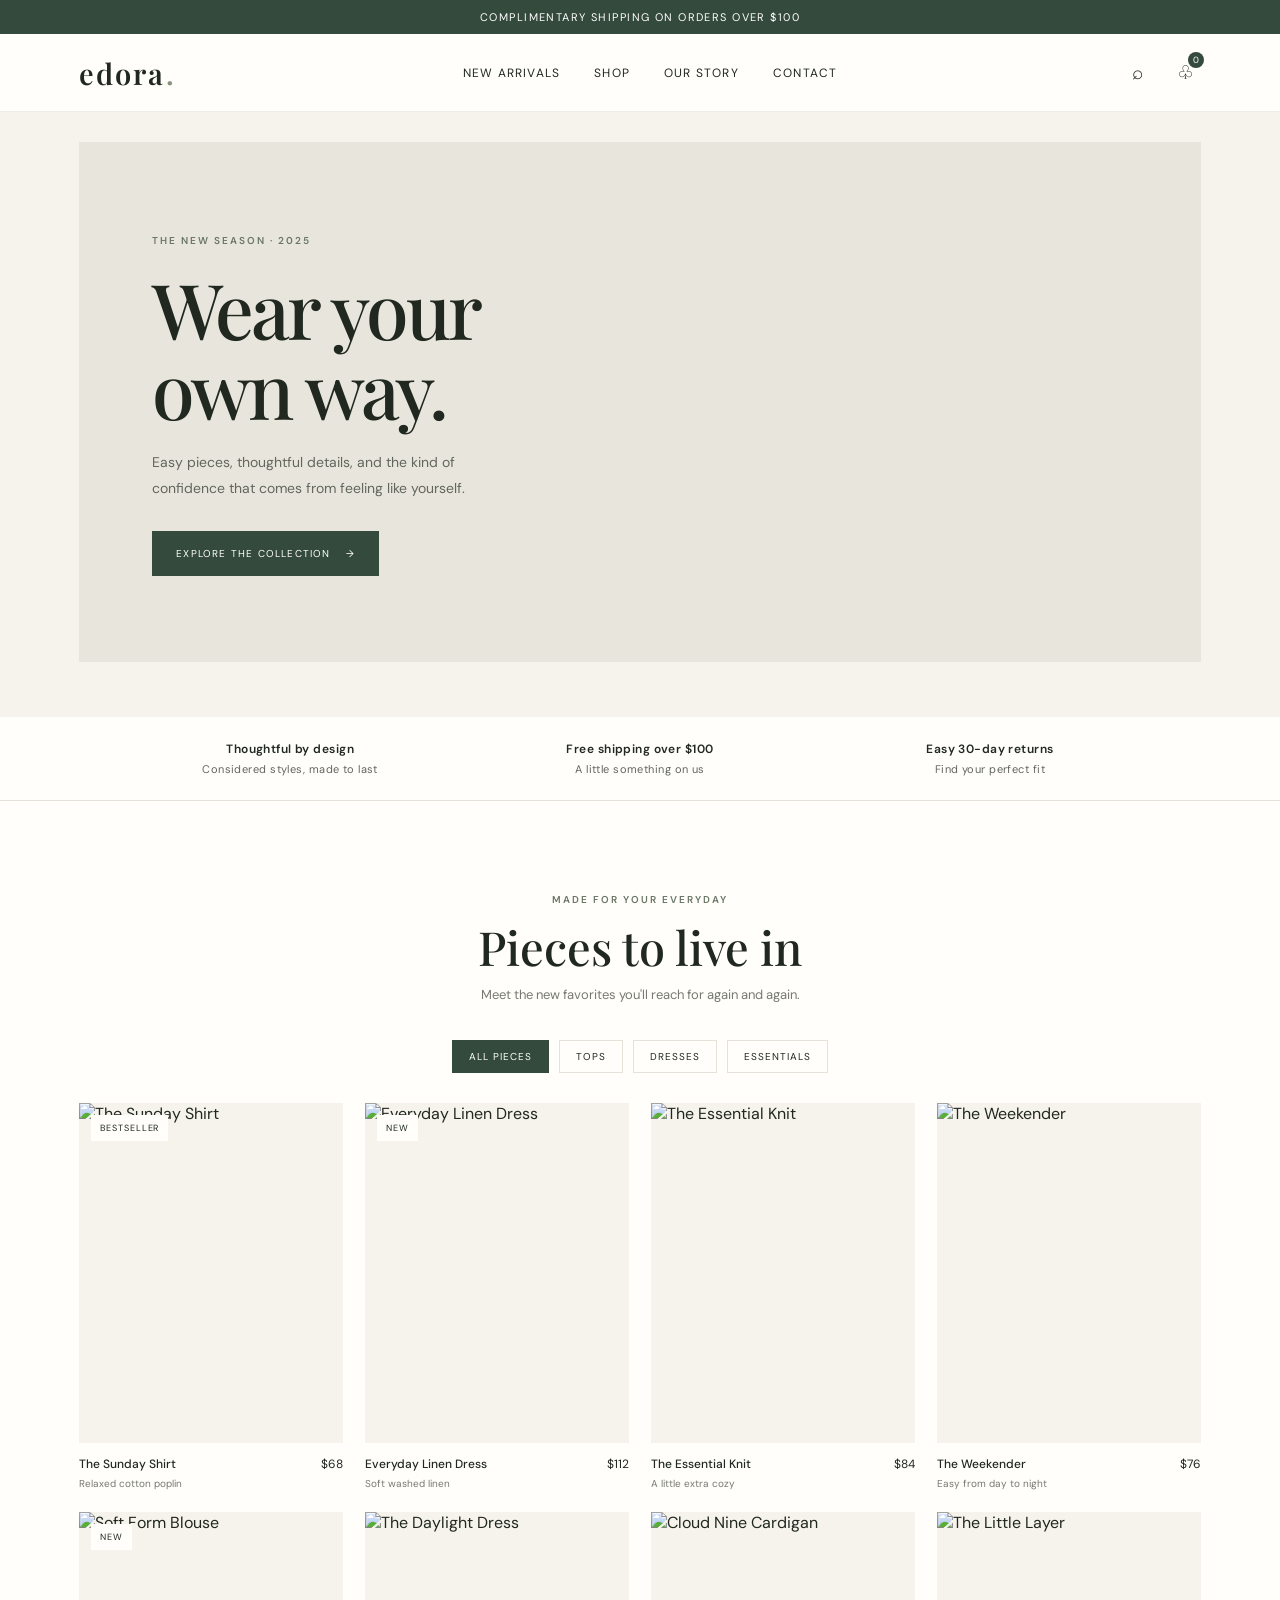
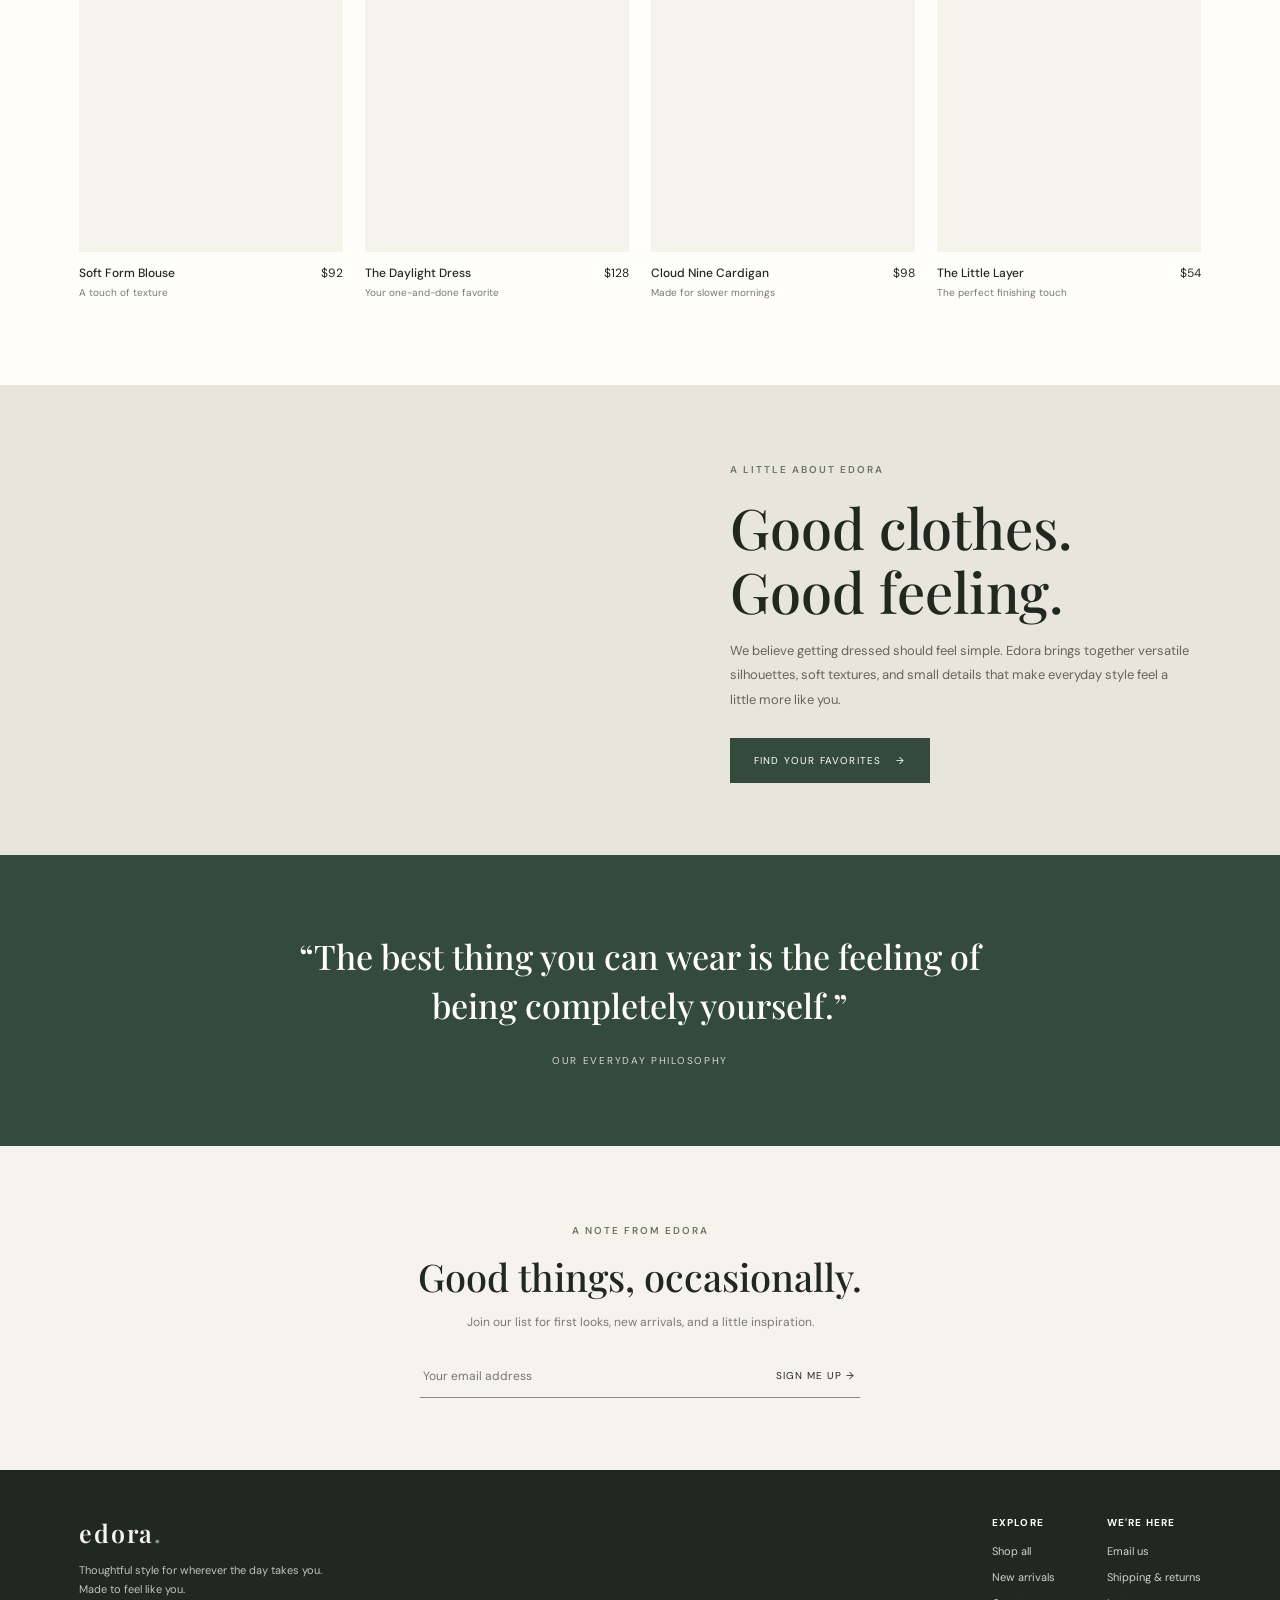
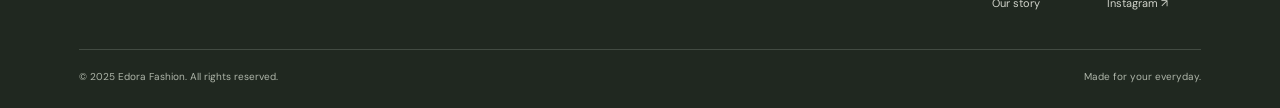
==== index.html @ 13584541 "Build Edora Fashion storefront website" ====
<!doctype html>
<html lang="en">
<head>
  <meta charset="utf-8">
  <meta name="viewport" content="width=device-width, initial-scale=1">
  <meta name="theme-color" content="#f6f3ed">
  <meta name="description" content="Discover considered essentials and modern classics at Edora Fashion. Thoughtful style, made for every day.">
  <title>Edora Fashion — Wear your way</title>
  <link rel="preconnect" href="https://fonts.googleapis.com">
  <link rel="preconnect" href="https://fonts.gstatic.com" crossorigin>
  <link href="https://fonts.googleapis.com/css2?family=DM+Sans:wght@400;500;600;700&family=Playfair+Display:wght@500;600;700&display=swap" rel="stylesheet">
  <style>
    :root{--ink:#202820;--muted:#777a70;--cream:#f6f3ed;--paper:#fffefa;--green:#344a3c;--sage:#dfe4d9;--line:#e6e2d9;--serif:'Playfair Display',Georgia,serif;--sans:'DM Sans',Arial,sans-serif}
    *{box-sizing:border-box}html{scroll-behavior:smooth}body{margin:0;background:var(--paper);color:var(--ink);font-family:var(--sans);-webkit-font-smoothing:antialiased}button,a{font:inherit}a{color:inherit;text-decoration:none}button{color:inherit}.announcement{background:var(--green);color:white;text-align:center;padding:10px 16px;font-size:11px;letter-spacing:.13em;text-transform:uppercase}.header{height:78px;padding:0 6.2%;display:flex;align-items:center;justify-content:space-between;background:var(--paper);position:sticky;top:0;z-index:10;border-bottom:1px solid rgba(32,40,32,.08)}.brand{font-family:var(--serif);font-size:29px;letter-spacing:.07em;font-weight:600}.brand span{color:#86927e}.nav{display:flex;gap:34px;font-size:12px;letter-spacing:.1em;text-transform:uppercase}.nav a{transition:color .2s}.nav a:hover{color:#8b967f}.header-actions{display:flex;align-items:center;gap:20px}.icon-btn{border:0;background:transparent;padding:7px;cursor:pointer;font-size:19px;position:relative}.cart-count{position:absolute;top:-1px;right:-3px;border-radius:50%;background:var(--green);color:#fff;font-size:9px;min-width:16px;height:16px;display:grid;place-items:center}.menu-btn{display:none}.hero{padding:30px 6.2% 55px;background:var(--cream)}.hero-panel{min-height:520px;display:grid;grid-template-columns:1fr 1fr;background:#e8e6dc;overflow:hidden}.hero-copy{align-self:center;padding:65px 12% 65px 13%}.eyebrow{font-size:10px;letter-spacing:.2em;text-transform:uppercase;color:#697665;font-weight:600}.hero h1{font-family:var(--serif);font-size:clamp(48px,6vw,78px);line-height:1.04;font-weight:500;letter-spacing:-.04em;margin:20px 0}.hero-copy p{font-size:14px;line-height:1.9;color:#62665d;max-width:350px;margin:0 0 29px}.button{display:inline-flex;align-items:center;justify-content:center;gap:15px;background:var(--green);color:white;padding:15px 23px;border:1px solid var(--green);text-transform:uppercase;letter-spacing:.12em;font-size:10px;cursor:pointer;transition:background .2s,color .2s}.button:hover{background:transparent;color:var(--green)}.hero-image{min-height:520px;background:url('https://images.unsplash.com/photo-1539109136881-3be0616acf4b?auto=format&fit=crop&w=1400&q=85') center 38%/cover}.benefits{display:grid;grid-template-columns:repeat(3,1fr);padding:24px 9%;background:#fffefa;border-bottom:1px solid var(--line);text-align:center}.benefit{font-size:11px;letter-spacing:.04em;color:#62665d}.benefit strong{display:block;color:var(--ink);font-weight:600;margin-bottom:5px;font-size:12px}.section{padding:86px 6.2%}.section-head{text-align:center;margin:0 auto 37px}.section-head h2{font:500 clamp(32px,4vw,47px)/1.15 var(--serif);margin:12px 0}.section-head p{font-size:13px;color:var(--muted);margin:0}.filters{display:flex;justify-content:center;gap:10px;margin-bottom:30px;flex-wrap:wrap}.filter{border:1px solid var(--line);background:transparent;padding:9px 16px;font-size:10px;text-transform:uppercase;letter-spacing:.1em;cursor:pointer}.filter.active,.filter:hover{background:var(--green);color:white;border-color:var(--green)}.products{display:grid;grid-template-columns:repeat(4,1fr);gap:22px}.product-card{min-width:0}.product-image{height:340px;position:relative;overflow:hidden;background:var(--cream)}.product-image img{width:100%;height:100%;object-fit:cover;transition:transform .5s}.product-card:hover img{transform:scale(1.04)}.tag{position:absolute;left:12px;top:12px;background:var(--paper);padding:7px 9px;font-size:9px;text-transform:uppercase;letter-spacing:.1em}.quick-add{position:absolute;left:12px;right:12px;bottom:12px;border:0;background:rgba(255,254,250,.95);padding:13px;text-transform:uppercase;letter-spacing:.1em;font-size:10px;cursor:pointer;opacity:0;transform:translateY(7px);transition:.2s}.product-card:hover .quick-add,.quick-add:focus{opacity:1;transform:translateY(0)}.product-info{display:flex;justify-content:space-between;gap:10px;padding-top:13px}.product-name{font-size:12px;font-weight:500}.product-type{font-size:10px;color:var(--muted);margin-top:5px}.price{font-size:12px;white-space:nowrap}.story{display:grid;grid-template-columns:1fr 1fr;min-height:470px;background:#e8e6dc}.story-image{background:url('https://images.unsplash.com/photo-1529139574466-a303027c1d8b?auto=format&fit=crop&w=1200&q=85') center 35%/cover}.story-copy{align-self:center;padding:65px 14%}.story-copy h2{font:500 clamp(36px,4.5vw,56px)/1.13 var(--serif);margin:17px 0}.story-copy p{font-size:13px;line-height:1.9;color:#62665d;margin-bottom:25px}.quote{padding:77px 20px;text-align:center;background:var(--green);color:#fff}.quote blockquote{font:500 clamp(23px,3vw,34px)/1.45 var(--serif);max-width:760px;margin:0 auto 17px}.quote small{font-size:10px;letter-spacing:.17em;text-transform:uppercase;color:#d4dacd}.newsletter{padding:72px 20px;text-align:center;background:var(--cream)}.newsletter h2{font:500 38px var(--serif);margin:12px 0}.newsletter p{font-size:12px;color:var(--muted);margin:0 0 25px}.signup{display:flex;max-width:440px;margin:auto;border-bottom:1px solid #878a80}.signup input{flex:1;min-width:0;border:0;background:transparent;padding:13px 3px;outline:none;font:12px var(--sans)}.signup button{border:0;background:transparent;text-transform:uppercase;letter-spacing:.1em;font-size:10px;cursor:pointer;padding:0 5px}.footer{background:#202820;color:#f6f3ed;padding:46px 6.2% 25px}.footer-top{display:flex;justify-content:space-between;gap:30px;align-items:flex-start;padding-bottom:38px}.footer .brand{font-size:25px}.footer-note{font-size:11px;color:#c0c5ba;line-height:1.8;max-width:280px;margin-top:12px}.footer-links{display:flex;gap:52px}.footer-links div{display:grid;gap:12px;font-size:11px;color:#d0d3ca}.footer-links strong{color:white;font-size:10px;text-transform:uppercase;letter-spacing:.12em;margin-bottom:3px}.copyright{border-top:1px solid #424b42;padding-top:20px;color:#aeb5a9;font-size:10px;display:flex;justify-content:space-between}.overlay{position:fixed;inset:0;background:rgba(18,24,19,.4);z-index:19;opacity:0;pointer-events:none;transition:.25s}.overlay.open{opacity:1;pointer-events:auto}.cart-drawer{position:fixed;right:0;top:0;bottom:0;width:min(410px,100%);background:var(--paper);z-index:20;padding:25px;transform:translateX(100%);transition:transform .3s;display:flex;flex-direction:column}.cart-drawer.open{transform:translateX(0)}.cart-head{display:flex;justify-content:space-between;align-items:center;border-bottom:1px solid var(--line);padding-bottom:18px}.cart-head h2{font:500 26px var(--serif);margin:0}.close-cart{border:0;background:transparent;font-size:24px;cursor:pointer}.cart-items{overflow:auto;flex:1}.empty-cart{color:var(--muted);font-size:13px;text-align:center;margin-top:60px}.cart-line{display:grid;grid-template-columns:70px 1fr auto;gap:13px;padding:16px 0;border-bottom:1px solid var(--line);font-size:12px}.cart-line img{width:70px;height:85px;object-fit:cover}.cart-line p{color:var(--muted);font-size:10px;margin:7px 0}.remove-item{border:0;background:none;color:var(--muted);font-size:10px;text-decoration:underline;padding:0;cursor:pointer}.cart-bottom{border-top:1px solid var(--line);padding-top:17px}.subtotal{display:flex;justify-content:space-between;font-size:13px;margin-bottom:15px}.cart-bottom .button{width:100%}.toast{position:fixed;bottom:24px;left:50%;transform:translate(-50%,20px);background:var(--green);color:#fff;padding:13px 20px;font-size:12px;z-index:30;opacity:0;transition:.25s;pointer-events:none}.toast.show{opacity:1;transform:translate(-50%,0)}
    @media(max-width:900px){.header{padding:0 4%}.nav{gap:17px;font-size:10px}.hero{padding:20px 4% 40px}.hero-panel,.hero-image{min-height:430px}.hero-copy{padding:45px 9%}.section{padding:70px 4%}.products{grid-template-columns:repeat(2,1fr);gap:25px 16px}.product-image{height:clamp(270px,48vw,420px)}.story-copy{padding:45px 9%}}
    @media(max-width:640px){.announcement{font-size:9px}.header{height:66px}.brand{font-size:25px}.menu-btn{display:inline-flex}.header-actions{gap:10px}.nav{display:none;position:absolute;left:0;right:0;top:66px;padding:20px 6%;background:var(--paper);border-bottom:1px solid var(--line);flex-direction:column;gap:19px}.nav.open{display:flex}.hero{padding:12px 12px 30px}.hero-panel{display:flex;flex-direction:column-reverse}.hero-image{min-height:330px}.hero-copy{padding:37px 9% 42px}.hero h1{font-size:53px;margin:14px 0}.hero-copy p{font-size:12px}.benefits{padding:19px 10px;gap:9px}.benefit{font-size:9px}.benefit strong{font-size:10px}.section{padding:58px 16px}.section-head{margin-bottom:26px}.section-head h2{font-size:35px}.products{gap:24px 11px}.product-image{height:clamp(210px,67vw,340px)}.quick-add{opacity:1;transform:none;left:7px;right:7px;bottom:7px;padding:11px 5px;font-size:9px}.tag{top:8px;left:8px;font-size:8px}.product-name,.price{font-size:11px}.product-type{font-size:9px}.story{grid-template-columns:1fr}.story-image{min-height:340px}.story-copy{padding:42px 9%}.quote{padding:58px 24px}.newsletter{padding:58px 20px}.footer-top{flex-direction:column}.footer-links{gap:38px}.copyright{gap:12px;flex-wrap:wrap}}
  </style>
</head>
<body>
  <div class="announcement">Complimentary shipping on orders over $100</div>
  <header class="header">
    <button class="icon-btn menu-btn" id="menuToggle" aria-label="Open menu">☰</button>
    <a class="brand" href="#home" aria-label="Edora Fashion home">edora<span>.</span></a>
    <nav class="nav" id="mainNav" aria-label="Main navigation"><a href="#new">New arrivals</a><a href="#shop">Shop</a><a href="#story">Our story</a><a href="#footer">Contact</a></nav>
    <div class="header-actions"><a class="icon-btn" href="#shop" aria-label="Search products">⌕</a><button class="icon-btn" id="cartOpen" aria-label="Open shopping bag">♧<span class="cart-count" id="cartCount">0</span></button></div>
  </header>
  <main id="home">
    <section class="hero" id="new"><div class="hero-panel"><div class="hero-copy"><span class="eyebrow">The new season · 2025</span><h1>Wear your<br>own way.</h1><p>Easy pieces, thoughtful details, and the kind of confidence that comes from feeling like yourself.</p><a class="button" href="#shop">Explore the collection <span>→</span></a></div><div class="hero-image" role="img" aria-label="Model wearing a refined neutral-toned outfit"></div></div></section>
    <section class="benefits" aria-label="Shopping benefits"><div class="benefit"><strong>Thoughtful by design</strong>Considered styles, made to last</div><div class="benefit"><strong>Free shipping over $100</strong>A little something on us</div><div class="benefit"><strong>Easy 30-day returns</strong>Find your perfect fit</div></section>
    <section class="section" id="shop"><div class="section-head"><span class="eyebrow">Made for your everyday</span><h2>Pieces to live in</h2><p>Meet the new favorites you'll reach for again and again.</p></div><div class="filters" role="group" aria-label="Filter products"><button class="filter active" data-filter="all">All pieces</button><button class="filter" data-filter="tops">Tops</button><button class="filter" data-filter="dresses">Dresses</button><button class="filter" data-filter="essentials">Essentials</button></div><div class="products" id="products"></div></section>
    <section class="story" id="story"><div class="story-image" role="img" aria-label="Edora's effortless approach to personal style"></div><div class="story-copy"><span class="eyebrow">A little about Edora</span><h2>Good clothes.<br>Good feeling.</h2><p>We believe getting dressed should feel simple. Edora brings together versatile silhouettes, soft textures, and small details that make everyday style feel a little more like you.</p><a class="button" href="#shop">Find your favorites <span>→</span></a></div></section>
    <section class="quote"><blockquote>“The best thing you can wear is the feeling of being completely yourself.”</blockquote><small>Our everyday philosophy</small></section>
    <section class="newsletter"><span class="eyebrow">A note from Edora</span><h2>Good things, occasionally.</h2><p>Join our list for first looks, new arrivals, and a little inspiration.</p><form class="signup" id="newsletterForm"><input type="email" placeholder="Your email address" aria-label="Your email address" required><button type="submit">Sign me up →</button></form></section>
  </main>
  <footer class="footer" id="footer"><div class="footer-top"><div><a class="brand" href="#home">edora<span>.</span></a><p class="footer-note">Thoughtful style for wherever the day takes you.<br>Made to feel like you.</p></div><div class="footer-links"><div><strong>Explore</strong><a href="#shop">Shop all</a><a href="#new">New arrivals</a><a href="#story">Our story</a></div><div><strong>We're here</strong><a href="mailto:hello@edorafashion.com">Email us</a><a href="#footer">Shipping & returns</a><a href="#footer">Instagram ↗</a></div></div></div><div class="copyright"><span>© 2025 Edora Fashion. All rights reserved.</span><span>Made for your everyday.</span></div></footer>
  <div class="overlay" id="overlay"></div><aside class="cart-drawer" id="cartDrawer" aria-label="Shopping bag"><div class="cart-head"><h2>Your bag <span id="bagTitleCount">(0)</span></h2><button class="close-cart" id="cartClose" aria-label="Close shopping bag">×</button></div><div class="cart-items" id="cartItems"><p class="empty-cart">Your bag is waiting for something lovely.</p></div><div class="cart-bottom"><div class="subtotal"><span>Subtotal</span><strong id="subtotal">$0.00</strong></div><button class="button" id="checkout">Continue to checkout <span>→</span></button></div></aside><div class="toast" id="toast" role="status"></div>
  <script>
    const products=[
      {id:1,name:'The Sunday Shirt',type:'tops',label:'Relaxed cotton poplin',price:68,image:'photo-1598554747436-c9293d6a588f',tag:'Bestseller'},
      {id:2,name:'Everyday Linen Dress',type:'dresses',label:'Soft washed linen',price:112,image:'photo-1595777457583-95e059d581b8',tag:'New'},
      {id:3,name:'The Essential Knit',type:'essentials',label:'A little extra cozy',price:84,image:'photo-1576566588028-4147f3842f27',tag:''},
      {id:4,name:'The Weekender',type:'tops',label:'Easy from day to night',price:76,image:'photo-1483985988355-763728e1935b',tag:''},
      {id:5,name:'Soft Form Blouse',type:'tops',label:'A touch of texture',price:92,image:'photo-1551163943-3f6a855d1153',tag:'New'},
      {id:6,name:'The Daylight Dress',type:'dresses',label:'Your one-and-done favorite',price:128,image:'photo-1515886657613-9f3515b0c78f',tag:''},
      {id:7,name:'Cloud Nine Cardigan',type:'essentials',label:'Made for slower mornings',price:98,image:'photo-1434389677669-e08b4cac3105',tag:''},
      {id:8,name:'The Little Layer',type:'essentials',label:'The perfect finishing touch',price:54,image:'photo-1521572163474-6864f9cf17ab',tag:''}
    ];
    let bag=[];const grid=document.getElementById('products');
    function renderProducts(filter='all'){grid.innerHTML=products.filter(p=>filter==='all'||p.type===filter).map(p=>`<article class="product-card"><div class="product-image"><img src="https://images.unsplash.com/${p.image}?auto=format&fit=crop&w=700&q=80" alt="${p.name}" loading="lazy">${p.tag?`<span class="tag">${p.tag}</span>`:''}<button class="quick-add" data-add="${p.id}">Add to bag — $${p.price}</button></div><div class="product-info"><div><div class="product-name">${p.name}</div><div class="product-type">${p.label}</div></div><div class="price">$${p.price}</div></div></article>`).join('')}
    renderProducts();document.querySelectorAll('.filter').forEach(button=>button.addEventListener('click',()=>{document.querySelector('.filter.active').classList.remove('active');button.classList.add('active');renderProducts(button.dataset.filter)}));
    const drawer=document.getElementById('cartDrawer'),overlay=document.getElementById('overlay');function setCartOpen(open){drawer.classList.toggle('open',open);overlay.classList.toggle('open',open)}document.getElementById('cartOpen').addEventListener('click',()=>setCartOpen(true));document.getElementById('cartClose').addEventListener('click',()=>setCartOpen(false));overlay.addEventListener('click',()=>setCartOpen(false));
    function updateBag(){document.getElementById('cartCount').textContent=bag.length;document.getElementById('bagTitleCount').textContent=`(${bag.length})`;document.getElementById('subtotal').textContent=`$${bag.reduce((sum,p)=>sum+p.price,0).toFixed(2)}`;document.getElementById('cartItems').innerHTML=bag.length?bag.map((p,i)=>`<div class="cart-line"><img src="https://images.unsplash.com/${p.image}?auto=format&fit=crop&w=180&q=75" alt=""><div><strong>${p.name}</strong><p>${p.label}</p><button class="remove-item" data-remove="${i}">Remove</button></div><span>$${p.price}</span></div>`).join(''):'<p class="empty-cart">Your bag is waiting for something lovely.</p>'}
    document.addEventListener('click',e=>{if(e.target.matches('[data-add]')){const p=products.find(item=>item.id===Number(e.target.dataset.add));bag.push(p);updateBag();showToast(`${p.name} added to your bag`)}if(e.target.matches('[data-remove]')){bag.splice(Number(e.target.dataset.remove),1);updateBag()}});
    let toastTimer;function showToast(message){const toast=document.getElementById('toast');toast.textContent=message;toast.classList.add('show');clearTimeout(toastTimer);toastTimer=setTimeout(()=>toast.classList.remove('show'),2300)}
    document.getElementById('checkout').addEventListener('click',()=>showToast(bag.length?'Checkout is coming soon — thanks for shopping Edora!':'Your bag is empty for now.'));
    document.getElementById('newsletterForm').addEventListener('submit',e=>{e.preventDefault();showToast('Thanks for joining the Edora list!');e.target.reset()});
    document.getElementById('menuToggle').addEventListener('click',()=>document.getElementById('mainNav').classList.toggle('open'));document.querySelectorAll('#mainNav a').forEach(a=>a.addEventListener('click',()=>document.getElementById('mainNav').classList.remove('open')));
  </script>
</body>
</html>
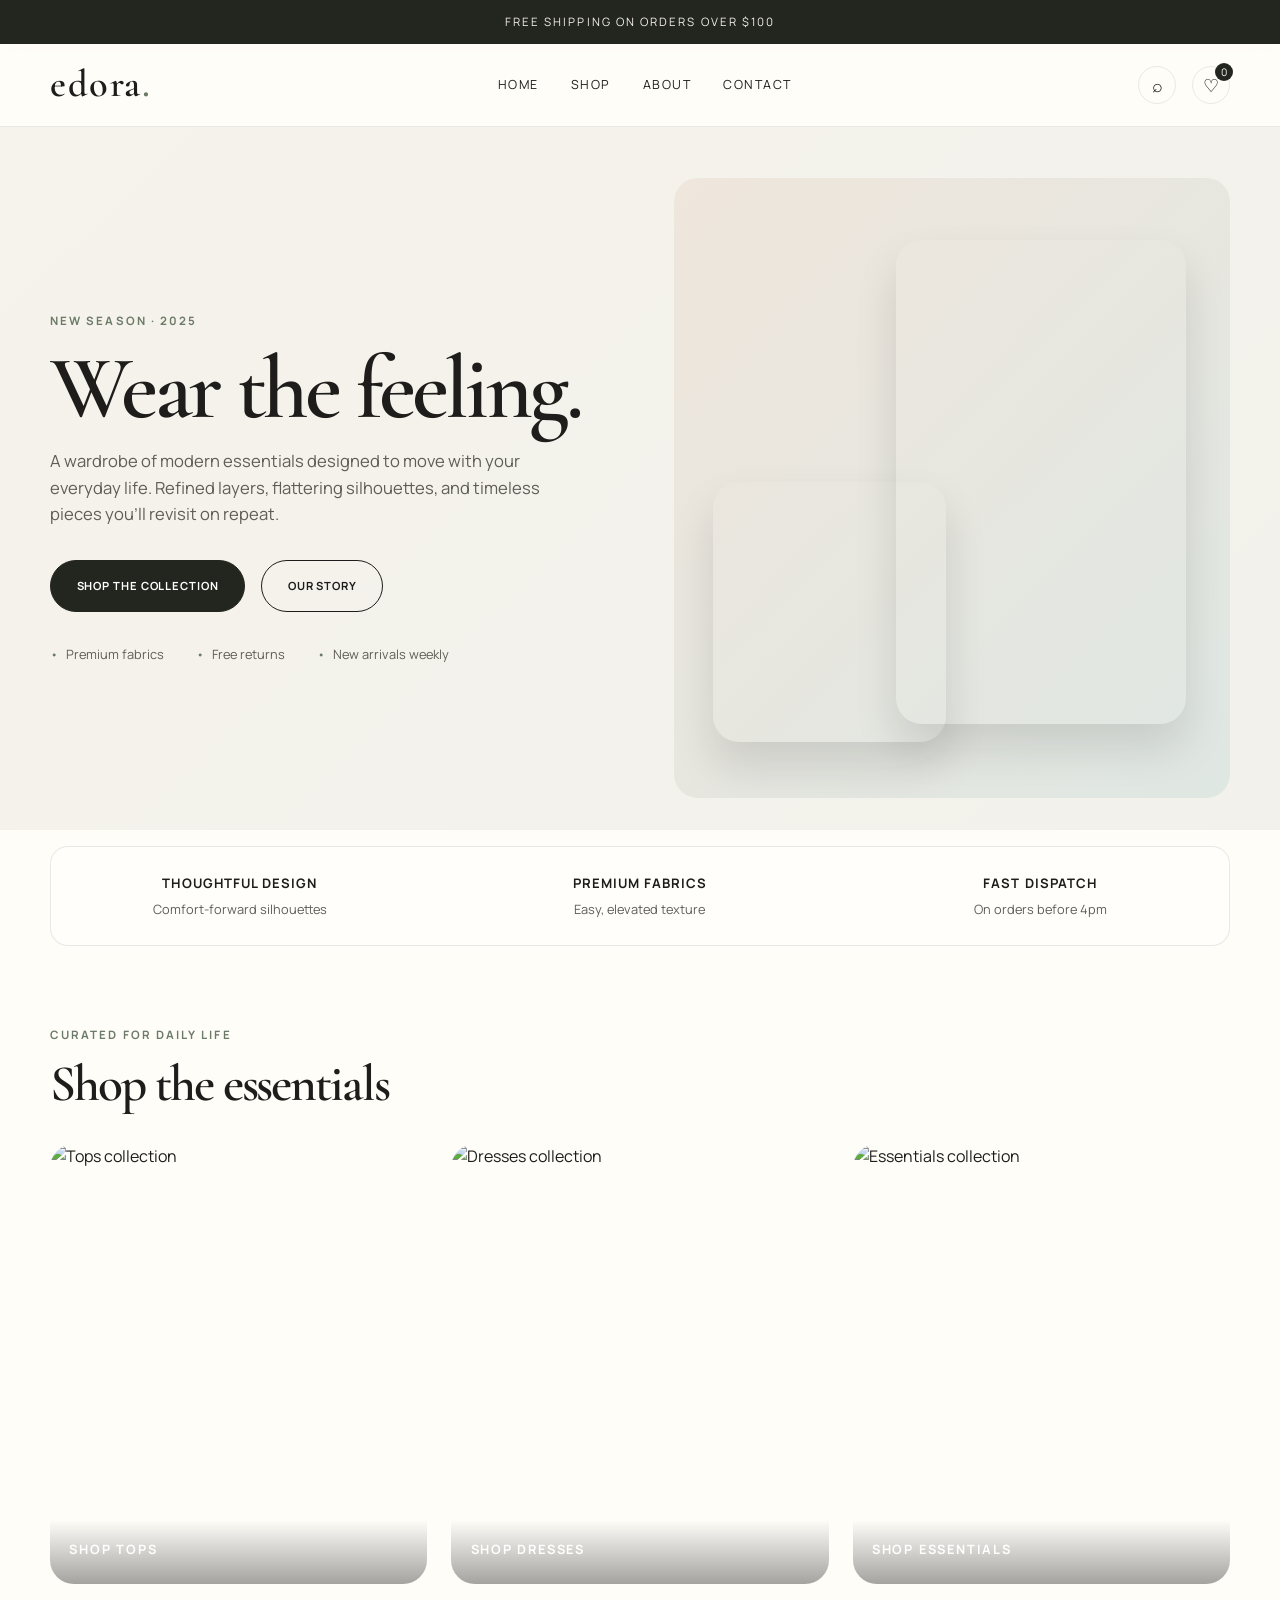
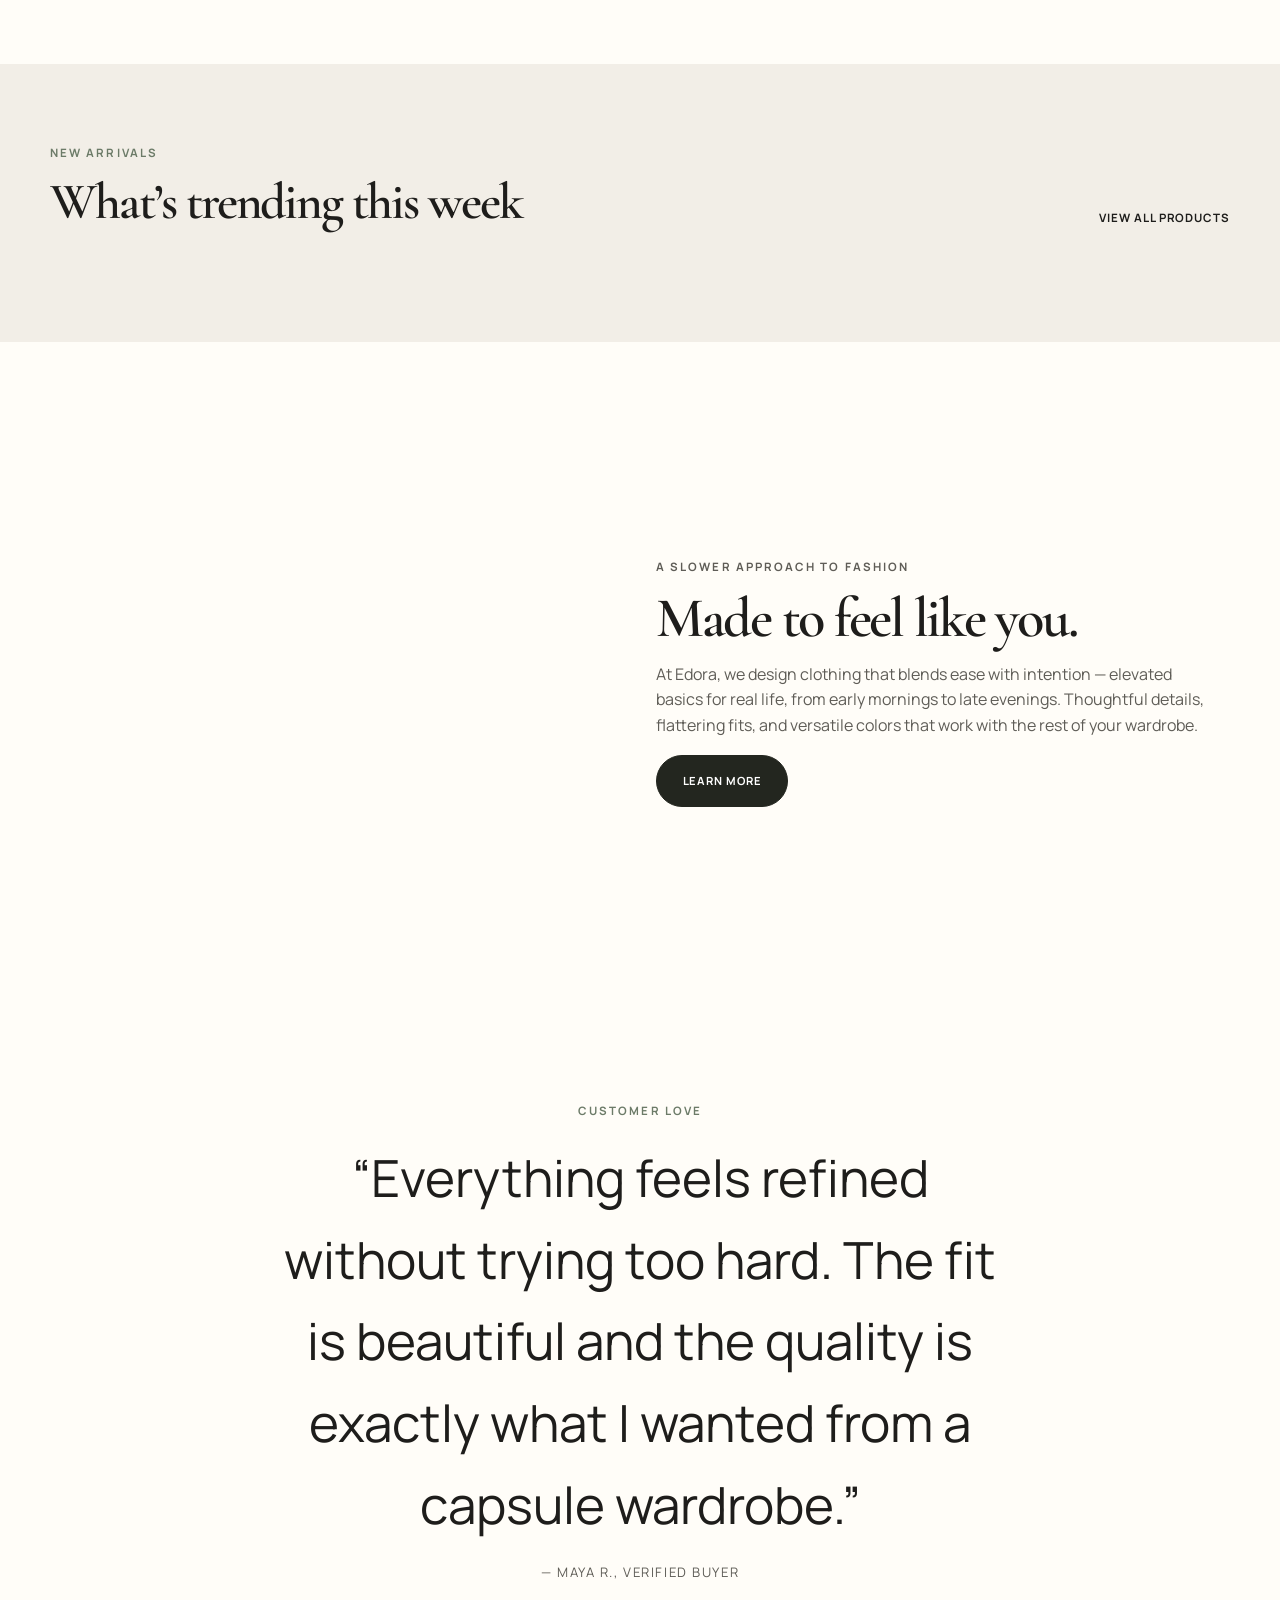
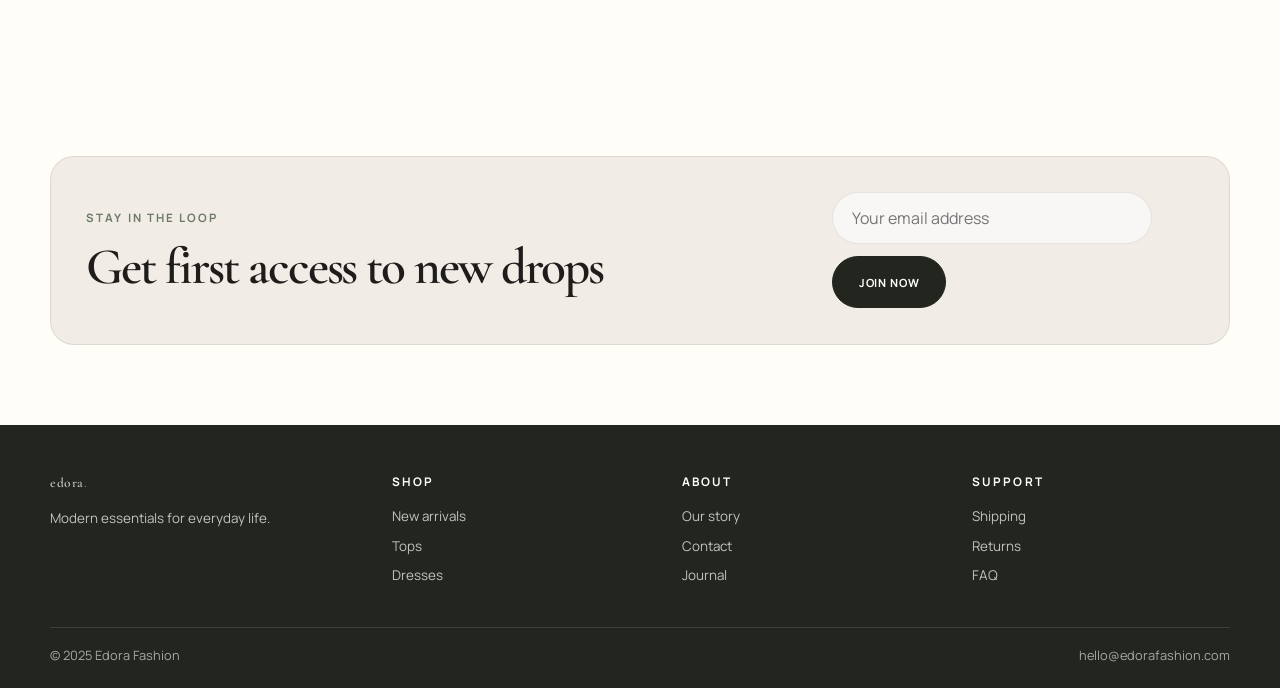
==== commit 4d8545af: "Expand Edora Fashion storefront into a full multi-page boutique website." ====
--- a/index.html
+++ b/index.html
@@ -1,60 +1,402 @@
-<!doctype html>
+<!DOCTYPE html>
 <html lang="en">
 <head>
-  <meta charset="utf-8">
-  <meta name="viewport" content="width=device-width, initial-scale=1">
-  <meta name="theme-color" content="#f6f3ed">
-  <meta name="description" content="Discover considered essentials and modern classics at Edora Fashion. Thoughtful style, made for every day.">
-  <title>Edora Fashion — Wear your way</title>
-  <link rel="preconnect" href="https://fonts.googleapis.com">
-  <link rel="preconnect" href="https://fonts.gstatic.com" crossorigin>
-  <link href="https://fonts.googleapis.com/css2?family=DM+Sans:wght@400;500;600;700&family=Playfair+Display:wght@500;600;700&display=swap" rel="stylesheet">
-  <style>
-    :root{--ink:#202820;--muted:#777a70;--cream:#f6f3ed;--paper:#fffefa;--green:#344a3c;--sage:#dfe4d9;--line:#e6e2d9;--serif:'Playfair Display',Georgia,serif;--sans:'DM Sans',Arial,sans-serif}
-    *{box-sizing:border-box}html{scroll-behavior:smooth}body{margin:0;background:var(--paper);color:var(--ink);font-family:var(--sans);-webkit-font-smoothing:antialiased}button,a{font:inherit}a{color:inherit;text-decoration:none}button{color:inherit}.announcement{background:var(--green);color:white;text-align:center;padding:10px 16px;font-size:11px;letter-spacing:.13em;text-transform:uppercase}.header{height:78px;padding:0 6.2%;display:flex;align-items:center;justify-content:space-between;background:var(--paper);position:sticky;top:0;z-index:10;border-bottom:1px solid rgba(32,40,32,.08)}.brand{font-family:var(--serif);font-size:29px;letter-spacing:.07em;font-weight:600}.brand span{color:#86927e}.nav{display:flex;gap:34px;font-size:12px;letter-spacing:.1em;text-transform:uppercase}.nav a{transition:color .2s}.nav a:hover{color:#8b967f}.header-actions{display:flex;align-items:center;gap:20px}.icon-btn{border:0;background:transparent;padding:7px;cursor:pointer;font-size:19px;position:relative}.cart-count{position:absolute;top:-1px;right:-3px;border-radius:50%;background:var(--green);color:#fff;font-size:9px;min-width:16px;height:16px;display:grid;place-items:center}.menu-btn{display:none}.hero{padding:30px 6.2% 55px;background:var(--cream)}.hero-panel{min-height:520px;display:grid;grid-template-columns:1fr 1fr;background:#e8e6dc;overflow:hidden}.hero-copy{align-self:center;padding:65px 12% 65px 13%}.eyebrow{font-size:10px;letter-spacing:.2em;text-transform:uppercase;color:#697665;font-weight:600}.hero h1{font-family:var(--serif);font-size:clamp(48px,6vw,78px);line-height:1.04;font-weight:500;letter-spacing:-.04em;margin:20px 0}.hero-copy p{font-size:14px;line-height:1.9;color:#62665d;max-width:350px;margin:0 0 29px}.button{display:inline-flex;align-items:center;justify-content:center;gap:15px;background:var(--green);color:white;padding:15px 23px;border:1px solid var(--green);text-transform:uppercase;letter-spacing:.12em;font-size:10px;cursor:pointer;transition:background .2s,color .2s}.button:hover{background:transparent;color:var(--green)}.hero-image{min-height:520px;background:url('https://images.unsplash.com/photo-1539109136881-3be0616acf4b?auto=format&fit=crop&w=1400&q=85') center 38%/cover}.benefits{display:grid;grid-template-columns:repeat(3,1fr);padding:24px 9%;background:#fffefa;border-bottom:1px solid var(--line);text-align:center}.benefit{font-size:11px;letter-spacing:.04em;color:#62665d}.benefit strong{display:block;color:var(--ink);font-weight:600;margin-bottom:5px;font-size:12px}.section{padding:86px 6.2%}.section-head{text-align:center;margin:0 auto 37px}.section-head h2{font:500 clamp(32px,4vw,47px)/1.15 var(--serif);margin:12px 0}.section-head p{font-size:13px;color:var(--muted);margin:0}.filters{display:flex;justify-content:center;gap:10px;margin-bottom:30px;flex-wrap:wrap}.filter{border:1px solid var(--line);background:transparent;padding:9px 16px;font-size:10px;text-transform:uppercase;letter-spacing:.1em;cursor:pointer}.filter.active,.filter:hover{background:var(--green);color:white;border-color:var(--green)}.products{display:grid;grid-template-columns:repeat(4,1fr);gap:22px}.product-card{min-width:0}.product-image{height:340px;position:relative;overflow:hidden;background:var(--cream)}.product-image img{width:100%;height:100%;object-fit:cover;transition:transform .5s}.product-card:hover img{transform:scale(1.04)}.tag{position:absolute;left:12px;top:12px;background:var(--paper);padding:7px 9px;font-size:9px;text-transform:uppercase;letter-spacing:.1em}.quick-add{position:absolute;left:12px;right:12px;bottom:12px;border:0;background:rgba(255,254,250,.95);padding:13px;text-transform:uppercase;letter-spacing:.1em;font-size:10px;cursor:pointer;opacity:0;transform:translateY(7px);transition:.2s}.product-card:hover .quick-add,.quick-add:focus{opacity:1;transform:translateY(0)}.product-info{display:flex;justify-content:space-between;gap:10px;padding-top:13px}.product-name{font-size:12px;font-weight:500}.product-type{font-size:10px;color:var(--muted);margin-top:5px}.price{font-size:12px;white-space:nowrap}.story{display:grid;grid-template-columns:1fr 1fr;min-height:470px;background:#e8e6dc}.story-image{background:url('https://images.unsplash.com/photo-1529139574466-a303027c1d8b?auto=format&fit=crop&w=1200&q=85') center 35%/cover}.story-copy{align-self:center;padding:65px 14%}.story-copy h2{font:500 clamp(36px,4.5vw,56px)/1.13 var(--serif);margin:17px 0}.story-copy p{font-size:13px;line-height:1.9;color:#62665d;margin-bottom:25px}.quote{padding:77px 20px;text-align:center;background:var(--green);color:#fff}.quote blockquote{font:500 clamp(23px,3vw,34px)/1.45 var(--serif);max-width:760px;margin:0 auto 17px}.quote small{font-size:10px;letter-spacing:.17em;text-transform:uppercase;color:#d4dacd}.newsletter{padding:72px 20px;text-align:center;background:var(--cream)}.newsletter h2{font:500 38px var(--serif);margin:12px 0}.newsletter p{font-size:12px;color:var(--muted);margin:0 0 25px}.signup{display:flex;max-width:440px;margin:auto;border-bottom:1px solid #878a80}.signup input{flex:1;min-width:0;border:0;background:transparent;padding:13px 3px;outline:none;font:12px var(--sans)}.signup button{border:0;background:transparent;text-transform:uppercase;letter-spacing:.1em;font-size:10px;cursor:pointer;padding:0 5px}.footer{background:#202820;color:#f6f3ed;padding:46px 6.2% 25px}.footer-top{display:flex;justify-content:space-between;gap:30px;align-items:flex-start;padding-bottom:38px}.footer .brand{font-size:25px}.footer-note{font-size:11px;color:#c0c5ba;line-height:1.8;max-width:280px;margin-top:12px}.footer-links{display:flex;gap:52px}.footer-links div{display:grid;gap:12px;font-size:11px;color:#d0d3ca}.footer-links strong{color:white;font-size:10px;text-transform:uppercase;letter-spacing:.12em;margin-bottom:3px}.copyright{border-top:1px solid #424b42;padding-top:20px;color:#aeb5a9;font-size:10px;display:flex;justify-content:space-between}.overlay{position:fixed;inset:0;background:rgba(18,24,19,.4);z-index:19;opacity:0;pointer-events:none;transition:.25s}.overlay.open{opacity:1;pointer-events:auto}.cart-drawer{position:fixed;right:0;top:0;bottom:0;width:min(410px,100%);background:var(--paper);z-index:20;padding:25px;transform:translateX(100%);transition:transform .3s;display:flex;flex-direction:column}.cart-drawer.open{transform:translateX(0)}.cart-head{display:flex;justify-content:space-between;align-items:center;border-bottom:1px solid var(--line);padding-bottom:18px}.cart-head h2{font:500 26px var(--serif);margin:0}.close-cart{border:0;background:transparent;font-size:24px;cursor:pointer}.cart-items{overflow:auto;flex:1}.empty-cart{color:var(--muted);font-size:13px;text-align:center;margin-top:60px}.cart-line{display:grid;grid-template-columns:70px 1fr auto;gap:13px;padding:16px 0;border-bottom:1px solid var(--line);font-size:12px}.cart-line img{width:70px;height:85px;object-fit:cover}.cart-line p{color:var(--muted);font-size:10px;margin:7px 0}.remove-item{border:0;background:none;color:var(--muted);font-size:10px;text-decoration:underline;padding:0;cursor:pointer}.cart-bottom{border-top:1px solid var(--line);padding-top:17px}.subtotal{display:flex;justify-content:space-between;font-size:13px;margin-bottom:15px}.cart-bottom .button{width:100%}.toast{position:fixed;bottom:24px;left:50%;transform:translate(-50%,20px);background:var(--green);color:#fff;padding:13px 20px;font-size:12px;z-index:30;opacity:0;transition:.25s;pointer-events:none}.toast.show{opacity:1;transform:translate(-50%,0)}
-    @media(max-width:900px){.header{padding:0 4%}.nav{gap:17px;font-size:10px}.hero{padding:20px 4% 40px}.hero-panel,.hero-image{min-height:430px}.hero-copy{padding:45px 9%}.section{padding:70px 4%}.products{grid-template-columns:repeat(2,1fr);gap:25px 16px}.product-image{height:clamp(270px,48vw,420px)}.story-copy{padding:45px 9%}}
-    @media(max-width:640px){.announcement{font-size:9px}.header{height:66px}.brand{font-size:25px}.menu-btn{display:inline-flex}.header-actions{gap:10px}.nav{display:none;position:absolute;left:0;right:0;top:66px;padding:20px 6%;background:var(--paper);border-bottom:1px solid var(--line);flex-direction:column;gap:19px}.nav.open{display:flex}.hero{padding:12px 12px 30px}.hero-panel{display:flex;flex-direction:column-reverse}.hero-image{min-height:330px}.hero-copy{padding:37px 9% 42px}.hero h1{font-size:53px;margin:14px 0}.hero-copy p{font-size:12px}.benefits{padding:19px 10px;gap:9px}.benefit{font-size:9px}.benefit strong{font-size:10px}.section{padding:58px 16px}.section-head{margin-bottom:26px}.section-head h2{font-size:35px}.products{gap:24px 11px}.product-image{height:clamp(210px,67vw,340px)}.quick-add{opacity:1;transform:none;left:7px;right:7px;bottom:7px;padding:11px 5px;font-size:9px}.tag{top:8px;left:8px;font-size:8px}.product-name,.price{font-size:11px}.product-type{font-size:9px}.story{grid-template-columns:1fr}.story-image{min-height:340px}.story-copy{padding:42px 9%}.quote{padding:58px 24px}.newsletter{padding:58px 20px}.footer-top{flex-direction:column}.footer-links{gap:38px}.copyright{gap:12px;flex-wrap:wrap}}
-  </style>
+  <meta charset="UTF-8" />
+  <meta name="viewport" content="width=device-width, initial-scale=1.0" />
+  <meta name="description" content="Edora Fashion — modern essentials, elevated silhouettes, and everyday confidence." />
+  <title>Edora Fashion | Modern Everyday Style</title>
+  <link rel="preconnect" href="https://fonts.googleapis.com" />
+  <link rel="preconnect" href="https://fonts.gstatic.com" crossorigin />
+  <link href="https://fonts.googleapis.com/css2?family=Cormorant+Garamond:wght@500;600;700&family=Manrope:wght@400;500;600;700;800&display=swap" rel="stylesheet" />
+  <link rel="stylesheet" href="styles.css" />
 </head>
 <body>
-  <div class="announcement">Complimentary shipping on orders over $100</div>
-  <header class="header">
-    <button class="icon-btn menu-btn" id="menuToggle" aria-label="Open menu">☰</button>
-    <a class="brand" href="#home" aria-label="Edora Fashion home">edora<span>.</span></a>
-    <nav class="nav" id="mainNav" aria-label="Main navigation"><a href="#new">New arrivals</a><a href="#shop">Shop</a><a href="#story">Our story</a><a href="#footer">Contact</a></nav>
-    <div class="header-actions"><a class="icon-btn" href="#shop" aria-label="Search products">⌕</a><button class="icon-btn" id="cartOpen" aria-label="Open shopping bag">♧<span class="cart-count" id="cartCount">0</span></button></div>
+  <div class="topbar">Free shipping on orders over $100</div>
+
+  <header class="site-header">
+    <div class="container header-wrap">
+      <button class="menu-toggle" aria-label="Open navigation">☰</button>
+      <a href="index.html" class="brand">edora<span>.</span></a>
+      <nav class="main-nav" aria-label="Main navigation">
+        <a href="index.html">Home</a>
+        <a href="shop.html">Shop</a>
+        <a href="about.html">About</a>
+        <a href="contact.html">Contact</a>
+      </nav>
+      <div class="header-actions">
+        <a href="shop.html" class="icon-link" aria-label="Search">⌕</a>
+        <button class="icon-link bag-button" aria-label="Shopping bag">
+          ♡
+          <span class="badge" id="cartCount">0</span>
+        </button>
+      </div>
+    </div>
   </header>
-  <main id="home">
-    <section class="hero" id="new"><div class="hero-panel"><div class="hero-copy"><span class="eyebrow">The new season · 2025</span><h1>Wear your<br>own way.</h1><p>Easy pieces, thoughtful details, and the kind of confidence that comes from feeling like yourself.</p><a class="button" href="#shop">Explore the collection <span>→</span></a></div><div class="hero-image" role="img" aria-label="Model wearing a refined neutral-toned outfit"></div></div></section>
-    <section class="benefits" aria-label="Shopping benefits"><div class="benefit"><strong>Thoughtful by design</strong>Considered styles, made to last</div><div class="benefit"><strong>Free shipping over $100</strong>A little something on us</div><div class="benefit"><strong>Easy 30-day returns</strong>Find your perfect fit</div></section>
-    <section class="section" id="shop"><div class="section-head"><span class="eyebrow">Made for your everyday</span><h2>Pieces to live in</h2><p>Meet the new favorites you'll reach for again and again.</p></div><div class="filters" role="group" aria-label="Filter products"><button class="filter active" data-filter="all">All pieces</button><button class="filter" data-filter="tops">Tops</button><button class="filter" data-filter="dresses">Dresses</button><button class="filter" data-filter="essentials">Essentials</button></div><div class="products" id="products"></div></section>
-    <section class="story" id="story"><div class="story-image" role="img" aria-label="Edora's effortless approach to personal style"></div><div class="story-copy"><span class="eyebrow">A little about Edora</span><h2>Good clothes.<br>Good feeling.</h2><p>We believe getting dressed should feel simple. Edora brings together versatile silhouettes, soft textures, and small details that make everyday style feel a little more like you.</p><a class="button" href="#shop">Find your favorites <span>→</span></a></div></section>
-    <section class="quote"><blockquote>“The best thing you can wear is the feeling of being completely yourself.”</blockquote><small>Our everyday philosophy</small></section>
-    <section class="newsletter"><span class="eyebrow">A note from Edora</span><h2>Good things, occasionally.</h2><p>Join our list for first looks, new arrivals, and a little inspiration.</p><form class="signup" id="newsletterForm"><input type="email" placeholder="Your email address" aria-label="Your email address" required><button type="submit">Sign me up →</button></form></section>
+
+  <main>
+    <section class="hero">
+      <div class="container hero-grid">
+        <div class="hero-copy">
+          <p class="eyebrow">New season · 2025</p>
+          <h1>Wear the feeling.</h1>
+          <p class="lead">A wardrobe of modern essentials designed to move with your everyday life. Refined layers, flattering silhouettes, and timeless pieces you'll revisit on repeat.</p>
+          <div class="hero-actions">
+            <a class="btn btn-primary" href="shop.html">Shop the collection</a>
+            <a class="btn btn-secondary" href="about.html">Our story</a>
+          </div>
+          <ul class="hero-meta">
+            <li>Premium fabrics</li>
+            <li>Free returns</li>
+            <li>New arrivals weekly</li>
+          </ul>
+        </div>
+        <div class="hero-visual">
+          <div class="hero-card card-one"></div>
+          <div class="hero-card card-two"></div>
+        </div>
+      </div>
+    </section>
+
+    <section class="feature-strip">
+      <div class="container feature-grid">
+        <div>
+          <strong>Thoughtful design</strong>
+          <span>Comfort-forward silhouettes</span>
+        </div>
+        <div>
+          <strong>Premium fabrics</strong>
+          <span>Easy, elevated texture</span>
+        </div>
+        <div>
+          <strong>Fast dispatch</strong>
+          <span>On orders before 4pm</span>
+        </div>
+      </div>
+    </section>
+
+    <section class="section">
+      <div class="container">
+        <div class="section-heading">
+          <p class="eyebrow">Curated for daily life</p>
+          <h2>Shop the essentials</h2>
+        </div>
+        <div class="category-grid">
+          <a class="category-card" href="shop.html?category=tops">
+            <img src="https://images.unsplash.com/photo-1529139574466-a303027c1d8b?auto=format&fit=crop&w=900&q=80" alt="Tops collection" />
+            <div>
+              <span>Shop tops</span>
+            </div>
+          </a>
+          <a class="category-card" href="shop.html?category=dresses">
+            <img src="https://images.unsplash.com/photo-1496747611176-843222e1e57c?auto=format&fit=crop&w=900&q=80" alt="Dresses collection" />
+            <div>
+              <span>Shop dresses</span>
+            </div>
+          </a>
+          <a class="category-card" href="shop.html?category=essentials">
+            <img src="https://images.unsplash.com/photo-1483985988355-763728e1935b?auto=format&fit=crop&w=900&q=80" alt="Essentials collection" />
+            <div>
+              <span>Shop essentials</span>
+            </div>
+          </a>
+        </div>
+      </div>
+    </section>
+
+    <section class="section alt-bg">
+      <div class="container">
+        <div class="section-heading split">
+          <div>
+            <p class="eyebrow">New arrivals</p>
+            <h2>What’s trending this week</h2>
+          </div>
+          <a href="shop.html" class="text-link">View all products</a>
+        </div>
+        <div class="product-grid" id="homeProducts"></div>
+      </div>
+    </section>
+
+    <section class="story-block section">
+      <div class="container story-grid">
+        <div class="story-image"></div>
+        <div class="story-copy">
+          <p class="eyebrow">A slower approach to fashion</p>
+          <h2>Made to feel like you.</h2>
+          <p>At Edora, we design clothing that blends ease with intention — elevated basics for real life, from early mornings to late evenings. Thoughtful details, flattering fits, and versatile colors that work with the rest of your wardrobe.</p>
+          <a class="btn btn-primary" href="about.html">Learn more</a>
+        </div>
+      </div>
+    </section>
+
+    <section class="section testimonial-section">
+      <div class="container testimonial-wrap">
+        <p class="eyebrow">Customer love</p>
+        <blockquote>“Everything feels refined without trying too hard. The fit is beautiful and the quality is exactly what I wanted from a capsule wardrobe.”</blockquote>
+        <p class="author">— Maya R., verified buyer</p>
+      </div>
+    </section>
+
+    <section class="newsletter section">
+      <div class="container newsletter-box">
+        <div>
+          <p class="eyebrow">Stay in the loop</p>
+          <h2>Get first access to new drops</h2>
+        </div>
+        <form id="newsletterForm" class="newsletter-form">
+          <input type="email" placeholder="Your email address" aria-label="Your email" required />
+          <button type="submit" class="btn btn-primary">Join now</button>
+        </form>
+      </div>
+    </section>
   </main>
-  <footer class="footer" id="footer"><div class="footer-top"><div><a class="brand" href="#home">edora<span>.</span></a><p class="footer-note">Thoughtful style for wherever the day takes you.<br>Made to feel like you.</p></div><div class="footer-links"><div><strong>Explore</strong><a href="#shop">Shop all</a><a href="#new">New arrivals</a><a href="#story">Our story</a></div><div><strong>We're here</strong><a href="mailto:hello@edorafashion.com">Email us</a><a href="#footer">Shipping & returns</a><a href="#footer">Instagram ↗</a></div></div></div><div class="copyright"><span>© 2025 Edora Fashion. All rights reserved.</span><span>Made for your everyday.</span></div></footer>
-  <div class="overlay" id="overlay"></div><aside class="cart-drawer" id="cartDrawer" aria-label="Shopping bag"><div class="cart-head"><h2>Your bag <span id="bagTitleCount">(0)</span></h2><button class="close-cart" id="cartClose" aria-label="Close shopping bag">×</button></div><div class="cart-items" id="cartItems"><p class="empty-cart">Your bag is waiting for something lovely.</p></div><div class="cart-bottom"><div class="subtotal"><span>Subtotal</span><strong id="subtotal">$0.00</strong></div><button class="button" id="checkout">Continue to checkout <span>→</span></button></div></aside><div class="toast" id="toast" role="status"></div>
-  <script>
-    const products=[
-      {id:1,name:'The Sunday Shirt',type:'tops',label:'Relaxed cotton poplin',price:68,image:'photo-1598554747436-c9293d6a588f',tag:'Bestseller'},
-      {id:2,name:'Everyday Linen Dress',type:'dresses',label:'Soft washed linen',price:112,image:'photo-1595777457583-95e059d581b8',tag:'New'},
-      {id:3,name:'The Essential Knit',type:'essentials',label:'A little extra cozy',price:84,image:'photo-1576566588028-4147f3842f27',tag:''},
-      {id:4,name:'The Weekender',type:'tops',label:'Easy from day to night',price:76,image:'photo-1483985988355-763728e1935b',tag:''},
-      {id:5,name:'Soft Form Blouse',type:'tops',label:'A touch of texture',price:92,image:'photo-1551163943-3f6a855d1153',tag:'New'},
-      {id:6,name:'The Daylight Dress',type:'dresses',label:'Your one-and-done favorite',price:128,image:'photo-1515886657613-9f3515b0c78f',tag:''},
-      {id:7,name:'Cloud Nine Cardigan',type:'essentials',label:'Made for slower mornings',price:98,image:'photo-1434389677669-e08b4cac3105',tag:''},
-      {id:8,name:'The Little Layer',type:'essentials',label:'The perfect finishing touch',price:54,image:'photo-1521572163474-6864f9cf17ab',tag:''}
-    ];
-    let bag=[];const grid=document.getElementById('products');
-    function renderProducts(filter='all'){grid.innerHTML=products.filter(p=>filter==='all'||p.type===filter).map(p=>`<article class="product-card"><div class="product-image"><img src="https://images.unsplash.com/${p.image}?auto=format&fit=crop&w=700&q=80" alt="${p.name}" loading="lazy">${p.tag?`<span class="tag">${p.tag}</span>`:''}<button class="quick-add" data-add="${p.id}">Add to bag — $${p.price}</button></div><div class="product-info"><div><div class="product-name">${p.name}</div><div class="product-type">${p.label}</div></div><div class="price">$${p.price}</div></div></article>`).join('')}
-    renderProducts();document.querySelectorAll('.filter').forEach(button=>button.addEventListener('click',()=>{document.querySelector('.filter.active').classList.remove('active');button.classList.add('active');renderProducts(button.dataset.filter)}));
-    const drawer=document.getElementById('cartDrawer'),overlay=document.getElementById('overlay');function setCartOpen(open){drawer.classList.toggle('open',open);overlay.classList.toggle('open',open)}document.getElementById('cartOpen').addEventListener('click',()=>setCartOpen(true));document.getElementById('cartClose').addEventListener('click',()=>setCartOpen(false));overlay.addEventListener('click',()=>setCartOpen(false));
-    function updateBag(){document.getElementById('cartCount').textContent=bag.length;document.getElementById('bagTitleCount').textContent=`(${bag.length})`;document.getElementById('subtotal').textContent=`$${bag.reduce((sum,p)=>sum+p.price,0).toFixed(2)}`;document.getElementById('cartItems').innerHTML=bag.length?bag.map((p,i)=>`<div class="cart-line"><img src="https://images.unsplash.com/${p.image}?auto=format&fit=crop&w=180&q=75" alt=""><div><strong>${p.name}</strong><p>${p.label}</p><button class="remove-item" data-remove="${i}">Remove</button></div><span>$${p.price}</span></div>`).join(''):'<p class="empty-cart">Your bag is waiting for something lovely.</p>'}
-    document.addEventListener('click',e=>{if(e.target.matches('[data-add]')){const p=products.find(item=>item.id===Number(e.target.dataset.add));bag.push(p);updateBag();showToast(`${p.name} added to your bag`)}if(e.target.matches('[data-remove]')){bag.splice(Number(e.target.dataset.remove),1);updateBag()}});
-    let toastTimer;function showToast(message){const toast=document.getElementById('toast');toast.textContent=message;toast.classList.add('show');clearTimeout(toastTimer);toastTimer=setTimeout(()=>toast.classList.remove('show'),2300)}
-    document.getElementById('checkout').addEventListener('click',()=>showToast(bag.length?'Checkout is coming soon — thanks for shopping Edora!':'Your bag is empty for now.'));
-    document.getElementById('newsletterForm').addEventListener('submit',e=>{e.preventDefault();showToast('Thanks for joining the Edora list!');e.target.reset()});
-    document.getElementById('menuToggle').addEventListener('click',()=>document.getElementById('mainNav').classList.toggle('open'));document.querySelectorAll('#mainNav a').forEach(a=>a.addEventListener('click',()=>document.getElementById('mainNav').classList.remove('open')));
-  </script>
+
+  <footer class="site-footer">
+    <div class="container footer-grid">
+      <div>
+        <a class="brand footer-brand" href="index.html">edora<span>.</span></a>
+        <p>Modern essentials for everyday life.</p>
+      </div>
+      <div>
+        <h3>Shop</h3>
+        <a href="shop.html">New arrivals</a>
+        <a href="shop.html?category=tops">Tops</a>
+        <a href="shop.html?category=dresses">Dresses</a>
+      </div>
+      <div>
+        <h3>About</h3>
+        <a href="about.html">Our story</a>
+        <a href="contact.html">Contact</a>
+        <a href="shop.html">Journal</a>
+      </div>
+      <div>
+        <h3>Support</h3>
+        <a href="contact.html">Shipping</a>
+        <a href="contact.html">Returns</a>
+        <a href="contact.html">FAQ</a>
+      </div>
+    </div>
+    <div class="container footer-bottom">
+      <span>© 2025 Edora Fashion</span>
+      <span>hello@edorafashion.com</span>
+    </div>
+  </footer>
+
+  <div class="toast" id="toast" role="status" aria-live="polite"></div>
+  <script src="script.js"></script>
 </body>
 </html>
+
+
+
+
+
+
+
+
+
+
+
+
+
+
+
+
+
+
+
+
+
+
+
+
+
+
+
+
+
+
+
+
+
+
+
+
+
+
+
+
+
+
+
+
+
+
+
+
+
+
+
+
+
+
+
+
+
+
+
+
+
+
+
+
+
+
+
+
+
+
+
+
+
+
+
+
+
+
+
+
+
+
+
+
+
+
+
+
+
+
+
+
+
+
+
+
+
+
+
+
+
+
+
+
+
+
+
+
+
+
+
+
+
+
+
+
+
+
+
+
+
+
+
+
+
+
+
+
+
+
+
+
+
+
+
+
+
+
+
+
+
+
+
+
+
+
+
+
+
+
+
+
+
+
+
+
+
+
+
+
+
+
+
+
+
+
+
+
+
+
+
+
+
+
+
+
+
+
+
+
+
+
+
+
+
+
+
+
+
+
+
+
+
+
+
+
+
+
+
+
+
+
+
+
+
+
+
+
+
+
+
+
+
+
+              
--- a/styles.css
+++ b/styles.css
@@ -0,0 +1,1013 @@
+:root {
+  --bg: #f5f0e8;
+  --paper: #fffdf8;
+  --ink: #1e1d1b;
+  --muted: #5f5d57;
+  --soft: #e6dfd5;
+  --earth: #b9a695;
+  --sage: #6c7b68;
+  --dark: #23261f;
+  --shadow: rgba(31, 26, 22, 0.08);
+  --border: rgba(31, 26, 22, 0.09);
+  --radius: 24px;
+  --container: 1180px;
+}
+
+* { box-sizing: border-box; }
+html { scroll-behavior: smooth; }
+body {
+  margin: 0;
+  background: var(--paper);
+  color: var(--ink);
+  font-family: "Manrope", sans-serif;
+  line-height: 1.6;
+}
+img {
+  display: block;
+  max-width: 100%;
+}
+a {
+  color: inherit;
+  text-decoration: none;
+}
+button, input, textarea, select {
+  font: inherit;
+}
+
+.container {
+  width: min(var(--container), calc(100% - 32px));
+  margin: 0 auto;
+}
+
+.topbar {
+  background: var(--dark);
+  color: #f4efe9;
+  text-align: center;
+  font-size: 0.72rem;
+  letter-spacing: 0.18em;
+  text-transform: uppercase;
+  padding: 0.8rem 1rem;
+}
+
+.site-header {
+  position: sticky;
+  top: 0;
+  z-index: 20;
+  backdrop-filter: blur(12px);
+  background: rgba(255, 253, 248, 0.88);
+  border-bottom: 1px solid var(--border);
+}
+
+.header-wrap {
+  display: flex;
+  align-items: center;
+  justify-content: space-between;
+  gap: 1.5rem;
+  min-height: 82px;
+}
+
+.brand {
+  font-family: "Cormorant Garamond", serif;
+  font-size: clamp(2.4rem, 2vw, 3rem);
+  letter-spacing: 0.04em;
+  font-weight: 600;
+  color: var(--ink);
+}
+
+.brand span {
+  color: var(--sage);
+}
+
+.main-nav {
+  display: flex;
+  align-items: center;
+  gap: 2rem;
+  font-size: 0.78rem;
+  letter-spacing: 0.12em;
+  text-transform: uppercase;
+}
+
+.main-nav a {
+  position: relative;
+}
+
+.main-nav a::after {
+  content: "";
+  position: absolute;
+  left: 0;
+  bottom: -0.5rem;
+  width: 100%;
+  height: 1px;
+  background: var(--ink);
+  transform: scaleX(0);
+  transform-origin: left;
+  transition: transform 0.2s ease;
+}
+
+.main-nav a:hover::after,
+.main-nav a:focus-visible::after {
+  transform: scaleX(1);
+}
+
+.header-actions {
+  display: flex;
+  align-items: center;
+  gap: 1rem;
+}
+
+.icon-link {
+  width: 38px;
+  height: 38px;
+  border-radius: 50%;
+  border: 1px solid var(--border);
+  background: transparent;
+  display: inline-flex;
+  align-items: center;
+  justify-content: center;
+  position: relative;
+  font-size: 1.1rem;
+  cursor: pointer;
+}
+
+.badge {
+  position: absolute;
+  right: -4px;
+  top: -4px;
+  min-width: 18px;
+  height: 18px;
+  padding: 0 4px;
+  border-radius: 50%;
+  background: var(--dark);
+  color: white;
+  font-size: 0.65rem;
+  line-height: 18px;
+  text-align: center;
+}
+
+.menu-toggle {
+  display: none;
+  background: transparent;
+  border: 1px solid var(--border);
+  width: 42px;
+  height: 42px;
+  border-radius: 50%;
+  font-size: 1.2rem;
+}
+
+.hero {
+  padding: 3.2rem 0 2rem;
+  background: linear-gradient(135deg, rgba(182, 166, 150, 0.12), rgba(108, 123, 104, 0.09));
+}
+
+.hero-grid {
+  display: grid;
+  grid-template-columns: 1.05fr 1fr;
+  gap: 2.5rem;
+  align-items: center;
+}
+
+.eyebrow {
+  margin: 0 0 1rem;
+  color: var(--sage);
+  letter-spacing: 0.18em;
+  text-transform: uppercase;
+  font-size: 0.72rem;
+  font-weight: 700;
+}
+
+.hero-copy h1,
+.section-heading h2,
+.page-hero h1,
+.story-copy h2,
+.newsletter-box h2,
+.quote-box blockquote {
+  font-family: "Cormorant Garamond", serif;
+  font-weight: 600;
+  line-height: 0.95;
+  letter-spacing: -0.04em;
+  margin: 0;
+}
+
+.hero-copy h1 {
+  font-size: clamp(4rem, 7vw, 7.2rem);
+  margin-bottom: 1rem;
+}
+
+.lead {
+  font-size: 1.04rem;
+  max-width: 540px;
+  color: var(--muted);
+  margin-bottom: 2rem;
+}
+
+.hero-actions {
+  display: flex;
+  flex-wrap: wrap;
+  gap: 1rem;
+  margin-bottom: 2rem;
+}
+
+.btn {
+  display: inline-flex;
+  align-items: center;
+  justify-content: center;
+  min-height: 52px;
+  border-radius: 999px;
+  padding: 0.95rem 1.6rem;
+  border: 1px solid var(--ink);
+  font-weight: 700;
+  letter-spacing: 0.08em;
+  text-transform: uppercase;
+  font-size: 0.7rem;
+  transition: transform 0.2s ease, background 0.2s ease, color 0.2s ease;
+}
+
+.btn:hover,
+.btn:focus-visible {
+  transform: translateY(-1px);
+}
+
+.btn-primary {
+  background: var(--dark);
+  color: white;
+  border-color: var(--dark);
+}
+
+.btn-secondary {
+  background: transparent;
+  color: var(--ink);
+}
+
+.hero-meta {
+  list-style: none;
+  padding: 0;
+  margin: 0;
+  display: flex;
+  flex-wrap: wrap;
+  gap: 1rem 2rem;
+  color: var(--muted);
+  font-size: 0.8rem;
+}
+
+.hero-meta li::before {
+  content: "•";
+  color: var(--sage);
+  margin-right: 0.5rem;
+}
+
+.hero-visual {
+  min-height: 620px;
+  position: relative;
+  background: linear-gradient(135deg, #efe6dc, #dfe7e3);
+  border-radius: var(--radius);
+  overflow: hidden;
+}
+
+.hero-card {
+  position: absolute;
+  border-radius: 26px;
+  overflow: hidden;
+  box-shadow: 0 24px 44px rgba(17, 17, 17, 0.12);
+  background-size: cover;
+  background-position: center;
+}
+
+.card-one {
+  width: 52%;
+  height: 78%;
+  right: 8%;
+  top: 10%;
+  background-image: url("https://images.unsplash.com/photo-1529139574466-a303027c1d8b?auto=format&fit=crop&w=900&q=80");
+}
+
+.card-two {
+  width: 42%;
+  height: 42%;
+  left: 7%;
+  bottom: 9%;
+  background-image: url("https://images.unsplash.com/photo-1483985988355-763728e1935b?auto=format&fit=crop&w=900&q=80");
+}
+
+.feature-strip {
+  padding: 1rem 0 0;
+}
+
+.feature-grid {
+  display: grid;
+  grid-template-columns: repeat(3, 1fr);
+  gap: 1.4rem;
+  border: 1px solid var(--border);
+  border-radius: 18px;
+  background: rgba(255, 255, 255, 0.35);
+}
+
+.feature-grid > div {
+  padding: 1.6rem 1.4rem;
+  display: flex;
+  flex-direction: column;
+  gap: 0.3rem;
+  text-align: center;
+}
+
+.feature-grid strong {
+  font-size: 0.82rem;
+  letter-spacing: 0.08em;
+  text-transform: uppercase;
+}
+
+.feature-grid span {
+  color: var(--muted);
+  font-size: 0.8rem;
+}
+
+.section {
+  padding: 5rem 0;
+}
+
+.alt-bg {
+  background: #f2eee7;
+}
+
+.section-heading {
+  margin-bottom: 2.2rem;
+}
+
+.section-heading h2 {
+  font-size: clamp(2.8rem, 4vw, 4rem);
+}
+
+.split {
+  display: flex;
+  justify-content: space-between;
+  align-items: end;
+  gap: 1rem;
+}
+
+.text-link {
+  color: var(--ink);
+  font-weight: 700;
+  letter-spacing: 0.08em;
+  text-transform: uppercase;
+  font-size: 0.72rem;
+}
+
+.category-grid {
+  display: grid;
+  grid-template-columns: repeat(3, minmax(0, 1fr));
+  gap: 1.5rem;
+}
+
+.category-card {
+  position: relative;
+  overflow: hidden;
+  border-radius: 24px;
+  min-height: 440px;
+  box-shadow: var(--shadow);
+}
+
+.category-card img {
+  width: 100%;
+  height: 100%;
+  object-fit: cover;
+  filter: saturate(0.9);
+}
+
+.category-card div {
+  position: absolute;
+  inset: auto 0 0 0;
+  padding: 1.2rem 1.2rem 1.5rem;
+  background: linear-gradient(180deg, transparent 0%, rgba(27, 28, 28, 0.4) 100%);
+  color: white;
+  font-size: 0.8rem;
+  letter-spacing: 0.14em;
+  text-transform: uppercase;
+  font-weight: 700;
+}
+
+.product-grid {
+  display: grid;
+  grid-template-columns: repeat(4, minmax(0, 1fr));
+  gap: 1.5rem;
+}
+
+.product-card {
+  background: rgba(255, 255, 255, 0.3);
+  overflow: hidden;
+  border-radius: 21px;
+  border: 1px solid var(--border);
+  transition: transform 0.2s ease, box-shadow 0.2s ease;
+}
+
+.product-card:hover {
+  transform: translateY(-4px);
+  box-shadow: 0 26px 40px rgba(40, 34, 28, 0.08);
+}
+
+.product-image {
+  position: relative;
+  height: 370px;
+  background: #efe9e0;
+}
+
+.product-image img {
+  width: 100%;
+  height: 100%;
+  object-fit: cover;
+}
+
+.product-badge {
+  position: absolute;
+  left: 12px;
+  top: 12px;
+  background: rgba(255, 255, 255, 0.86);
+  border-radius: 100px;
+  padding: 0.5rem 0.7rem;
+  font-size: 0.62rem;
+  letter-spacing: 0.12em;
+  text-transform: uppercase;
+  font-weight: 700;
+}
+
+.quick-add {
+  position: absolute;
+  left: 12px;
+  right: 12px;
+  bottom: 12px;
+  border: none;
+  background: rgba(255, 253, 248, 0.94);
+  border-radius: 999px;
+  min-height: 42px;
+  text-transform: uppercase;
+  letter-spacing: 0.12em;
+  font-size: 0.62rem;
+  font-weight: 700;
+  cursor: pointer;
+}
+
+.product-body {
+  padding: 1rem 1rem 1.2rem;
+}
+
+.product-name-row {
+  display: flex;
+  justify-content: space-between;
+  gap: 0.6rem;
+  align-items: start;
+}
+
+.product-name {
+  font-size: 1rem;
+  font-weight: 700;
+}
+
+.product-subtitle {
+  color: var(--muted);
+  font-size: 0.76rem;
+  margin: 0.35rem 0 0;
+}
+
+.price {
+  font-weight: 800;
+  white-space: nowrap;
+}
+
+.story-grid {
+  display: grid;
+  grid-template-columns: 1fr 1fr;
+  gap: 2rem;
+  align-items: center;
+}
+
+.story-image {
+  min-height: 520px;
+  background-image: url("https://images.unsplash.com/photo-1524504388940-b1c1722653e1?auto=format&fit=crop&w=1200&q=80");
+  background-size: cover;
+  background-position: center;
+  border-radius: var(--radius);
+}
+
+.about-photo {
+  background-image: url("https://images.unsplash.com/photo-1521572267360-ee0c2909d518?auto=format&fit=crop&w=1200&q=80");
+}
+
+.story-copy {
+  padding: 1.5rem 0;
+}
+
+.story-copy h2 {
+  font-size: clamp(3rem, 4.4vw, 5rem);
+  margin-bottom: 1rem;
+}
+
+.story-copy p {
+  color: var(--muted);
+  max-width: 560px;
+}
+
+.testimonial-wrap {
+  text-align: center;
+  max-width: 760px;
+  margin: 0 auto;
+}
+
+.testimonial-wrap blockquote {
+  font-size: clamp(2.2rem, 4vw, 4rem);
+  margin: 0 0 1rem;
+  color: var(--ink);
+}
+
+.author {
+  color: var(--muted);
+  font-size: 0.82rem;
+  letter-spacing: 0.12em;
+  text-transform: uppercase;
+}
+
+.newsletter-box {
+  display: flex;
+  align-items: center;
+  justify-content: space-between;
+  gap: 1.5rem;
+  background: #f1ece5;
+  border: 1px solid var(--border);
+  padding: clamp(1.5rem, 3vw, 2.2rem);
+  border-radius: 24px;
+}
+
+.newsletter-box h2 {
+  font-size: clamp(2.4rem, 4vw, 3.5rem);
+}
+
+.newsletter-form {
+  display: flex;
+  align-items: center;
+  gap: 0.75rem;
+  flex-wrap: wrap;
+}
+
+.newsletter-form input {
+  min-width: min(100%, 320px);
+  min-height: 52px;
+  border-radius: 999px;
+  border: 1px solid var(--border);
+  background: rgba(255,255,255,0.6);
+  padding: 0 1.2rem;
+}
+
+.site-footer {
+  background: var(--dark);
+  color: rgba(255,255,255,0.9);
+  padding: 3rem 0 1.4rem;
+}
+
+.footer-grid {
+  display: grid;
+  grid-template-columns: 1.2fr 1fr 1fr 1fr;
+  gap: 2rem;
+  padding-bottom: 2rem;
+  border-bottom: 1px solid rgba(255,255,255,0.12);
+}
+
+.footer-brand {
+  color: white;
+}
+
+.site-footer p,
+.site-footer a {
+  color: rgba(255,255,255,0.72);
+  font-size: 0.84rem;
+}
+
+.site-footer h3 {
+  color: white;
+  font-size: 0.74rem;
+  letter-spacing: 0.18em;
+  text-transform: uppercase;
+  margin: 0 0 0.9rem;
+}
+
+.site-footer a {
+  display: block;
+  margin-bottom: 0.5rem;
+}
+
+.footer-bottom {
+  display: flex;
+  justify-content: space-between;
+  gap: 1rem;
+  padding-top: 1.1rem;
+  color: rgba(255,255,255,0.6);
+  font-size: 0.8rem;
+}
+
+.page-main {
+  min-height: 70vh;
+}
+
+.page-hero {
+  padding: 4rem 0 1.5rem;
+}
+
+.small-hero {
+  background: linear-gradient(180deg, rgba(182, 166, 150, 0.13), rgba(255,255,255,0));
+}
+
+.page-hero h1 {
+  font-size: clamp(3.2rem, 5vw, 5.5rem);
+}
+
+.shop-layout {
+  display: grid;
+  grid-template-columns: 260px minmax(0, 1fr);
+  gap: 1.8rem;
+}
+
+.shop-sidebar {
+  display: grid;
+  gap: 1rem;
+}
+
+.sidebar-card {
+  background: #f6f0ea;
+  border: 1px solid var(--border);
+  border-radius: 18px;
+  padding: 1.2rem;
+}
+
+.sidebar-card h3 {
+  margin: 0 0 1rem;
+  font-size: 0.8rem;
+  letter-spacing: 0.14em;
+  text-transform: uppercase;
+}
+
+.filter-btn {
+  display: block;
+  width: 100%;
+  text-align: left;
+  background: transparent;
+  border: none;
+  font-weight: 700;
+  padding: 0.8rem 0.75rem;
+  border-radius: 10px;
+  margin-bottom: 0.35rem;
+  cursor: pointer;
+  color: var(--muted);
+}
+
+.filter-btn.active {
+  background: var(--dark);
+  color: white;
+}
+
+.sidebar-card p {
+  margin: 0;
+  color: var(--muted);
+  font-size: 0.87rem;
+}
+
+.toolbar {
+  display: flex;
+  justify-content: space-between;
+  align-items: center;
+  margin-bottom: 1.2rem;
+  color: var(--muted);
+  font-size: 0.84rem;
+}
+
+.sort-select {
+  border: 1px solid var(--border);
+  background: rgba(255,255,255,0.7);
+  min-height: 44px;
+  min-width: 180px;
+  border-radius: 12px;
+  padding: 0 0.8rem;
+}
+
+.product-detail {
+  display: grid;
+  grid-template-columns: 1.05fr 0.95fr;
+  gap: 2.5rem;
+  align-items: center;
+}
+
+.gallery-main {
+  background: #f3eee6;
+  border-radius: 24px;
+  overflow: hidden;
+  min-height: 640px;
+}
+
+.gallery-main img {
+  width: 100%;
+  height: 100%;
+  object-fit: cover;
+}
+
+.product-detail-copy {
+  padding: 1rem 0;
+}
+
+.product-detail-copy h2 {
+  font-family: "Cormorant Garamond", serif;
+  font-size: clamp(3rem, 4vw, 4.5rem);
+  line-height: 0.95;
+  margin: 0.35rem 0 0.8rem;
+}
+
+.product-price {
+  font-size: 2rem;
+  font-weight: 800;
+  margin-bottom: 1rem;
+}
+
+.product-detail-copy p {
+  color: var(--muted);
+}
+
+.option-group {
+  margin: 1.4rem 0;
+}
+
+.option-group h3 {
+  font-size: 0.72rem;
+  letter-spacing: 0.12em;
+  text-transform: uppercase;
+  margin: 0 0 0.7rem;
+}
+
+.size-options,
+.color-options {
+  display: flex;
+  flex-wrap: wrap;
+  gap: 0.6rem;
+}
+
+.size-option,
+.color-option {
+  border: 1px solid var(--border);
+  background: rgba(255,255,255,0.5);
+  border-radius: 999px;
+  min-height: 42px;
+  padding: 0.35rem 0.9rem;
+  cursor: pointer;
+}
+
+.size-option.active,
+.color-option.active {
+  background: var(--dark);
+  color: white;
+  border-color: var(--dark);
+}
+
+.color-option {
+  min-width: 42px;
+  padding: 0.2rem;
+  display: inline-flex;
+  align-items: center;
+  justify-content: center;
+  font-size: 0.7rem;
+  letter-spacing: 0.08em;
+  text-transform: uppercase;
+}
+
+.product-details-actions {
+  display: flex;
+  gap: 0.9rem;
+  flex-wrap: wrap;
+  margin-top: 1.6rem;
+}
+
+.meta-list {
+  list-style: none;
+  padding: 0;
+  margin: 1.4rem 0 0;
+  display: grid;
+  gap: 0.6rem;
+  color: var(--muted);
+  font-size: 0.88rem;
+}
+
+.related-section {
+  padding-top: 0;
+}
+
+.about-grid {
+  gap: 2.2rem;
+}
+
+.values-grid {
+  display: grid;
+  grid-template-columns: repeat(3, minmax(0, 1fr));
+  gap: 1.2rem;
+}
+
+.value-card {
+  background: rgba(255,255,255,0.5);
+  border: 1px solid var(--border);
+  border-radius: 24px;
+  padding: 1.5rem;
+}
+
+.value-card span {
+  color: var(--sage);
+  font-size: 0.72rem;
+  letter-spacing: 0.14em;
+  text-transform: uppercase;
+  font-weight: 700;
+}
+
+.value-card h3 {
+  font-size: 1.6rem;
+  margin: 0.8rem 0 0.5rem;
+  font-family: "Cormorant Garamond", serif;
+}
+
+.value-card p {
+  color: var(--muted);
+  margin: 0;
+}
+
+.quote-box {
+  text-align: center;
+  max-width: 860px;
+  margin: 0 auto;
+}
+
+.quote-box blockquote {
+  font-size: clamp(2.8rem, 4vw, 4.2rem);
+  line-height: 1.02;
+  margin: 0;
+}
+
+.contact-grid {
+  display: grid;
+  grid-template-columns: 1.2fr 0.8fr;
+  gap: 1.5rem;
+}
+
+.contact-card,
+.info-card {
+  background: #f7f1ea;
+  border: 1px solid var(--border);
+  border-radius: 22px;
+  padding: 1.4rem;
+}
+
+.contact-card h3,
+.info-card h3 {
+  margin: 0 0 1rem;
+  font-size: 1.25rem;
+}
+
+.contact-form {
+  display: grid;
+  gap: 1rem;
+}
+
+.contact-form label {
+  display: grid;
+  gap: 0.52rem;
+  color: var(--muted);
+  font-size: 0.78rem;
+  letter-spacing: 0.08em;
+  text-transform: uppercase;
+}
+
+.contact-form input,
+.contact-form textarea {
+  border: 1px solid var(--border);
+  background: rgba(255,255,255,0.55);
+  min-height: 50px;
+  border-radius: 12px;
+  padding: 0.8rem 1rem;
+  font-size: 0.96rem;
+}
+
+.contact-form textarea {
+  min-height: 150px;
+  resize: vertical;
+}
+
+.contact-info {
+  display: grid;
+  gap: 1rem;
+}
+
+.info-card p {
+  color: var(--muted);
+  margin: 0;
+}
+
+.toast {
+  position: fixed;
+  left: 50%;
+  bottom: 26px;
+  transform: translate(-50%, 18px);
+  background: var(--dark);
+  color: white;
+  padding: 0.8rem 1.15rem;
+  border-radius: 999px;
+  font-size: 0.8rem;
+  letter-spacing: 0.06em;
+  text-transform: uppercase;
+  opacity: 0;
+  pointer-events: none;
+  transition: opacity 0.2s ease, transform 0.2s ease;
+  z-index: 99;
+}
+
+.toast.show {
+  opacity: 1;
+  transform: translate(-50%, 0);
+}
+
+@media (max-width: 980px) {
+  .hero-grid,
+  .product-detail,
+  .story-grid,
+  .contact-grid,
+  .shop-layout {
+    grid-template-columns: 1fr;
+  }
+
+  .product-grid {
+    grid-template-columns: repeat(2, minmax(0, 1fr));
+  }
+
+  .category-grid,
+  .values-grid,
+  .footer-grid {
+    grid-template-columns: repeat(2, minmax(0, 1fr));
+  }
+
+  .newsletter-box {
+    flex-direction: column;
+    align-items: flex-start;
+  }
+}
+
+@media (max-width: 720px) {
+  .main-nav {
+    position: absolute;
+    top: 82px;
+    left: 0;
+    right: 0;
+    padding: 1.25rem 1rem;
+    background: rgba(255, 253, 248, 0.96);
+    border-bottom: 1px solid var(--border);
+    display: none;
+    flex-direction: column;
+    align-items: flex-start;
+    gap: 1rem;
+  }
+
+  .main-nav.open {
+    display: flex;
+  }
+
+  .menu-toggle {
+    display: inline-flex;
+    align-items: center;
+    justify-content: center;
+  }
+
+  .product-grid {
+    grid-template-columns: 1fr;
+  }
+
+  .feature-grid,
+  .category-grid,
+  .footer-grid,
+  .values-grid {
+    grid-template-columns: 1fr;
+  }
+
+  .split,
+  .toolbar,
+  .footer-bottom {
+    flex-direction: column;
+    align-items: flex-start;
+  }
+
+  .header-wrap {
+    min-height: 72px;
+  }
+
+  .brand {
+    font-size: 2.3rem;
+  }
+
+  .hero {
+    padding-top: 2rem;
+  }
+
+  .hero-copy h1 {
+    font-size: 4rem;
+  }
+
+  .story-copy h2,
+  .section-heading h2 {
+    line-height: 1;
+  }
+}
